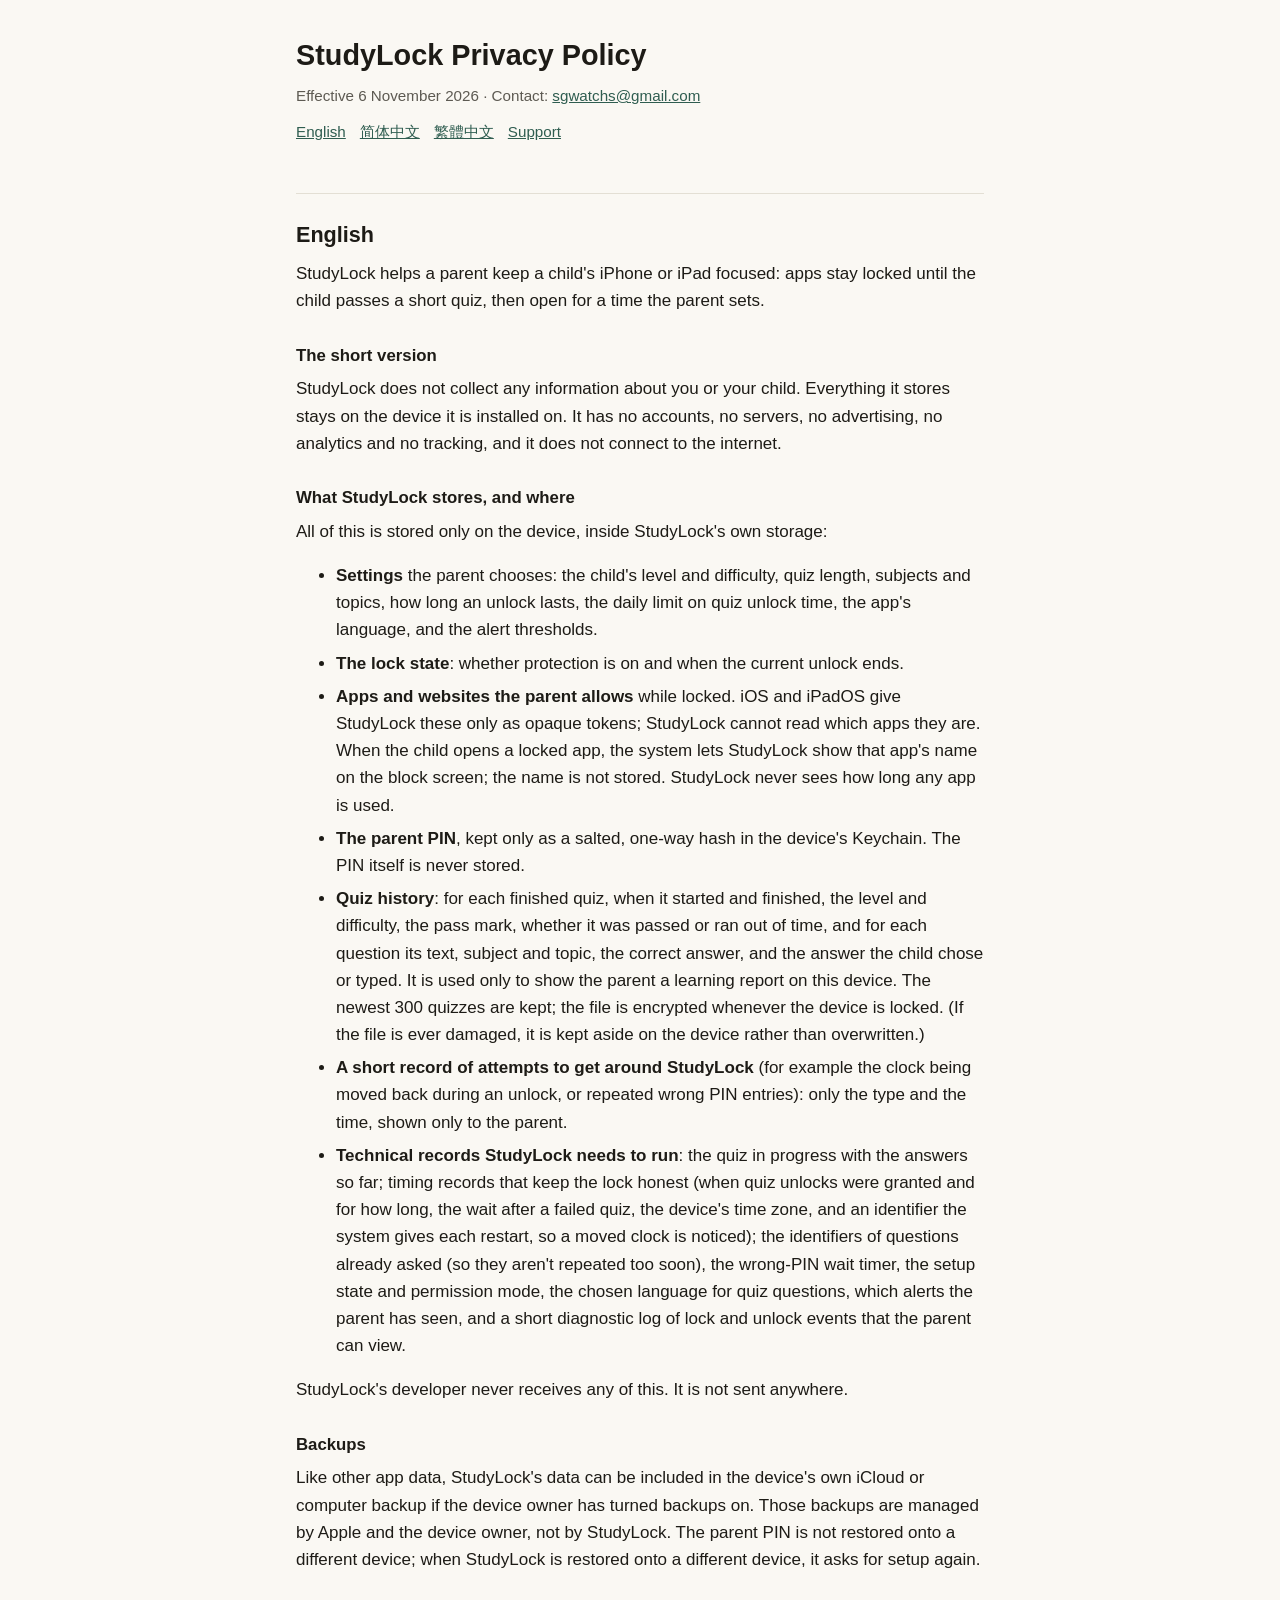
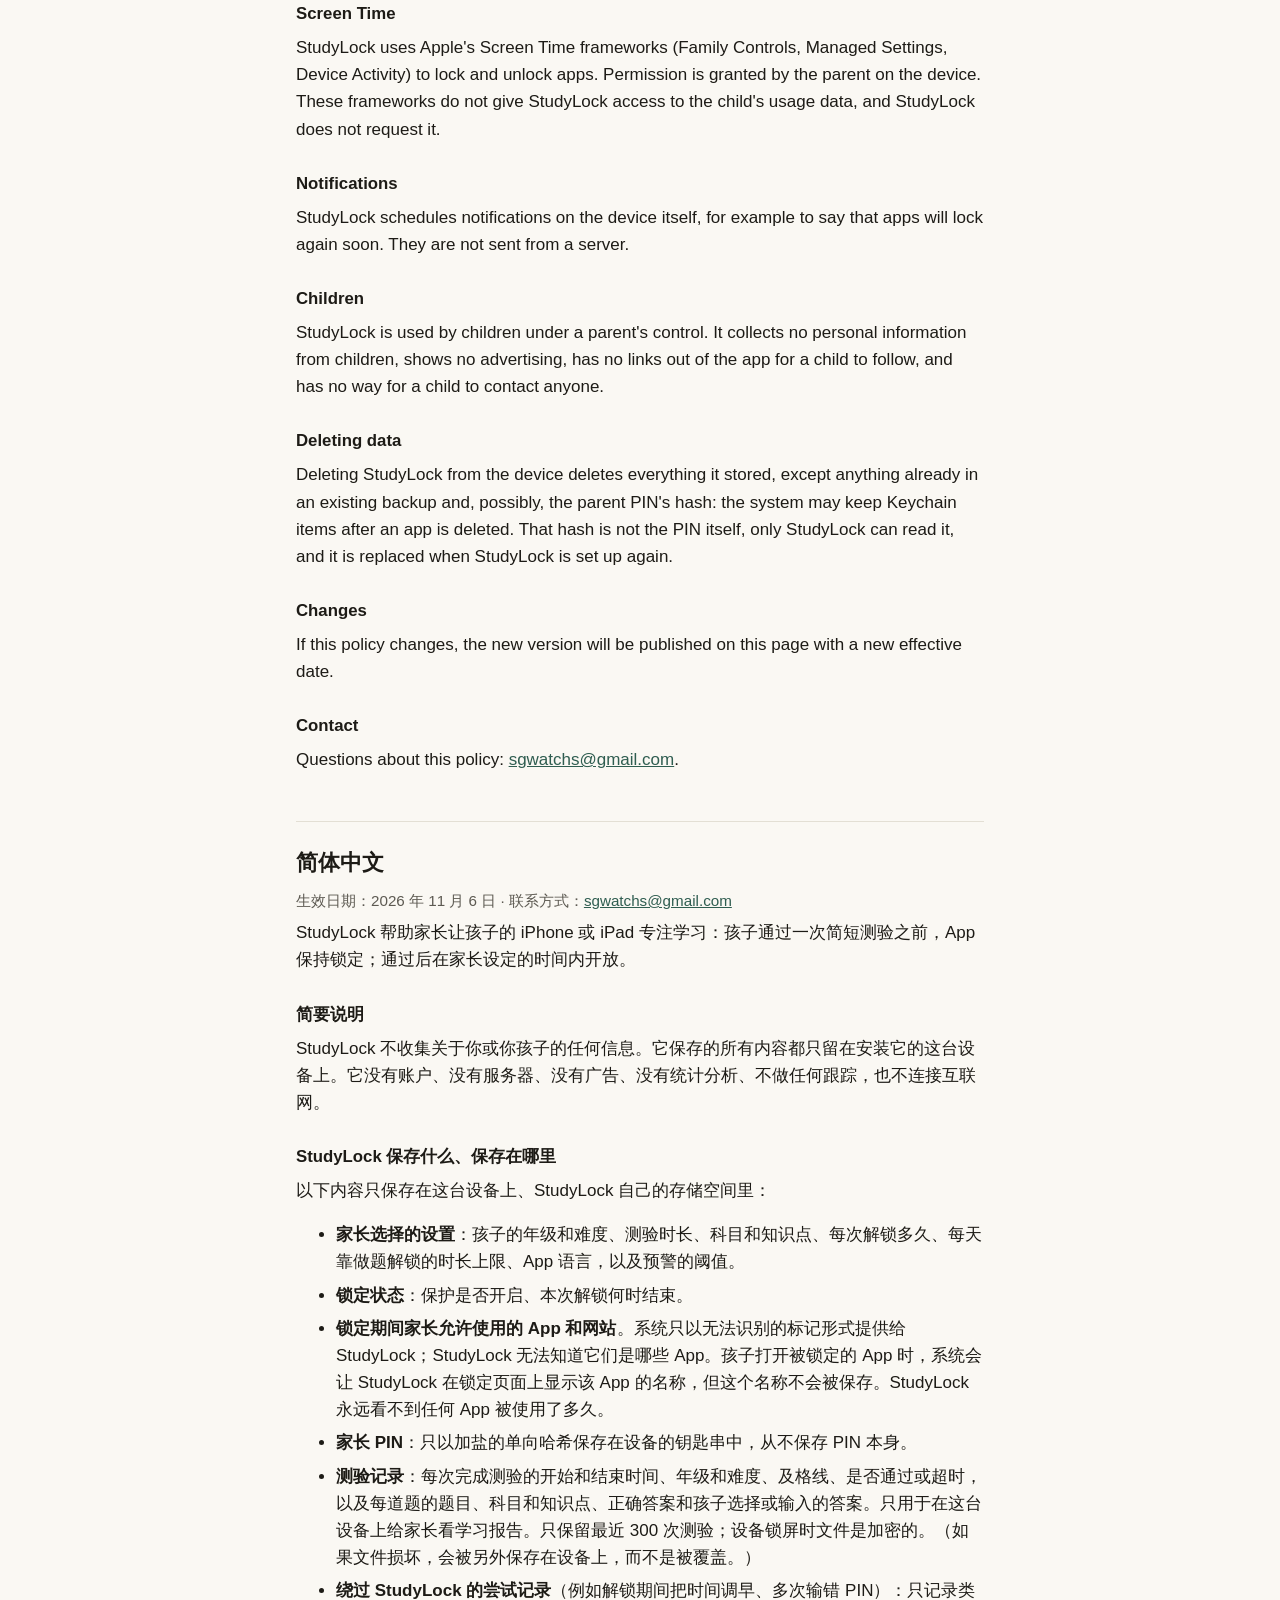
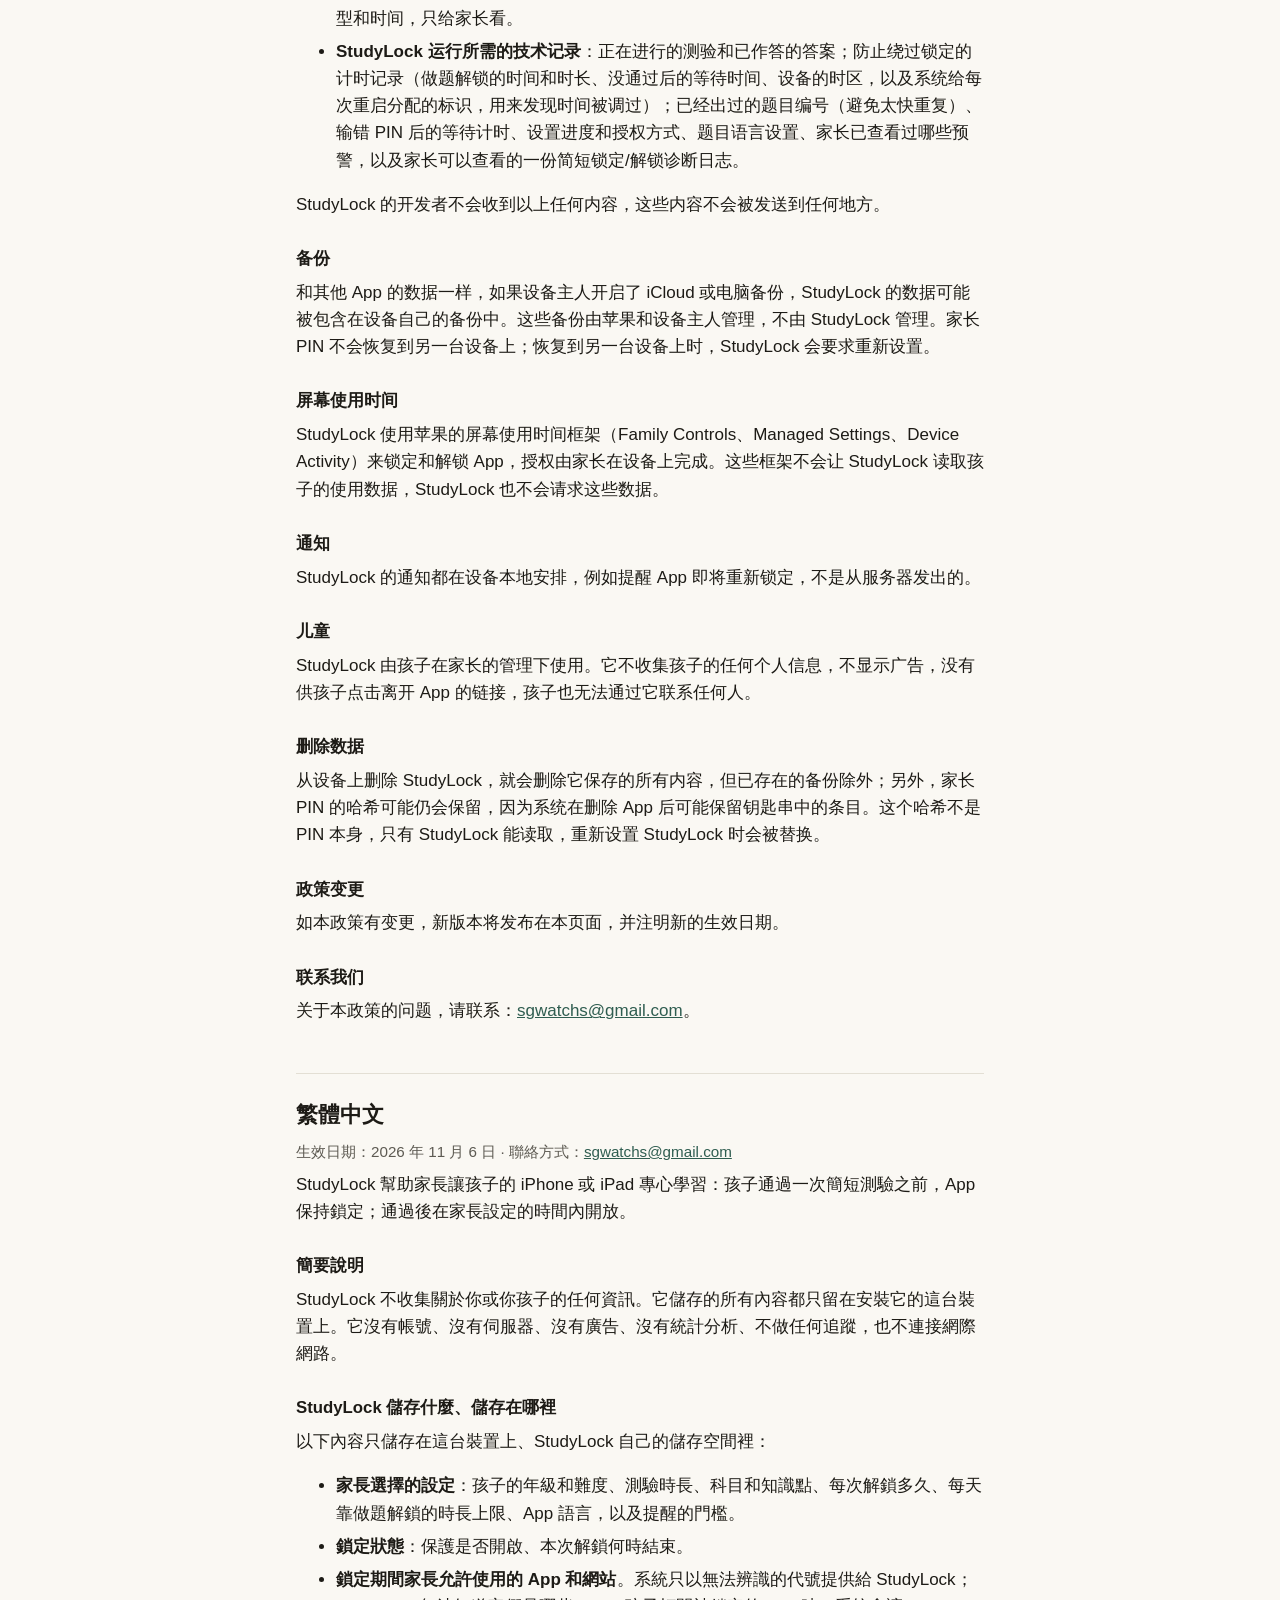
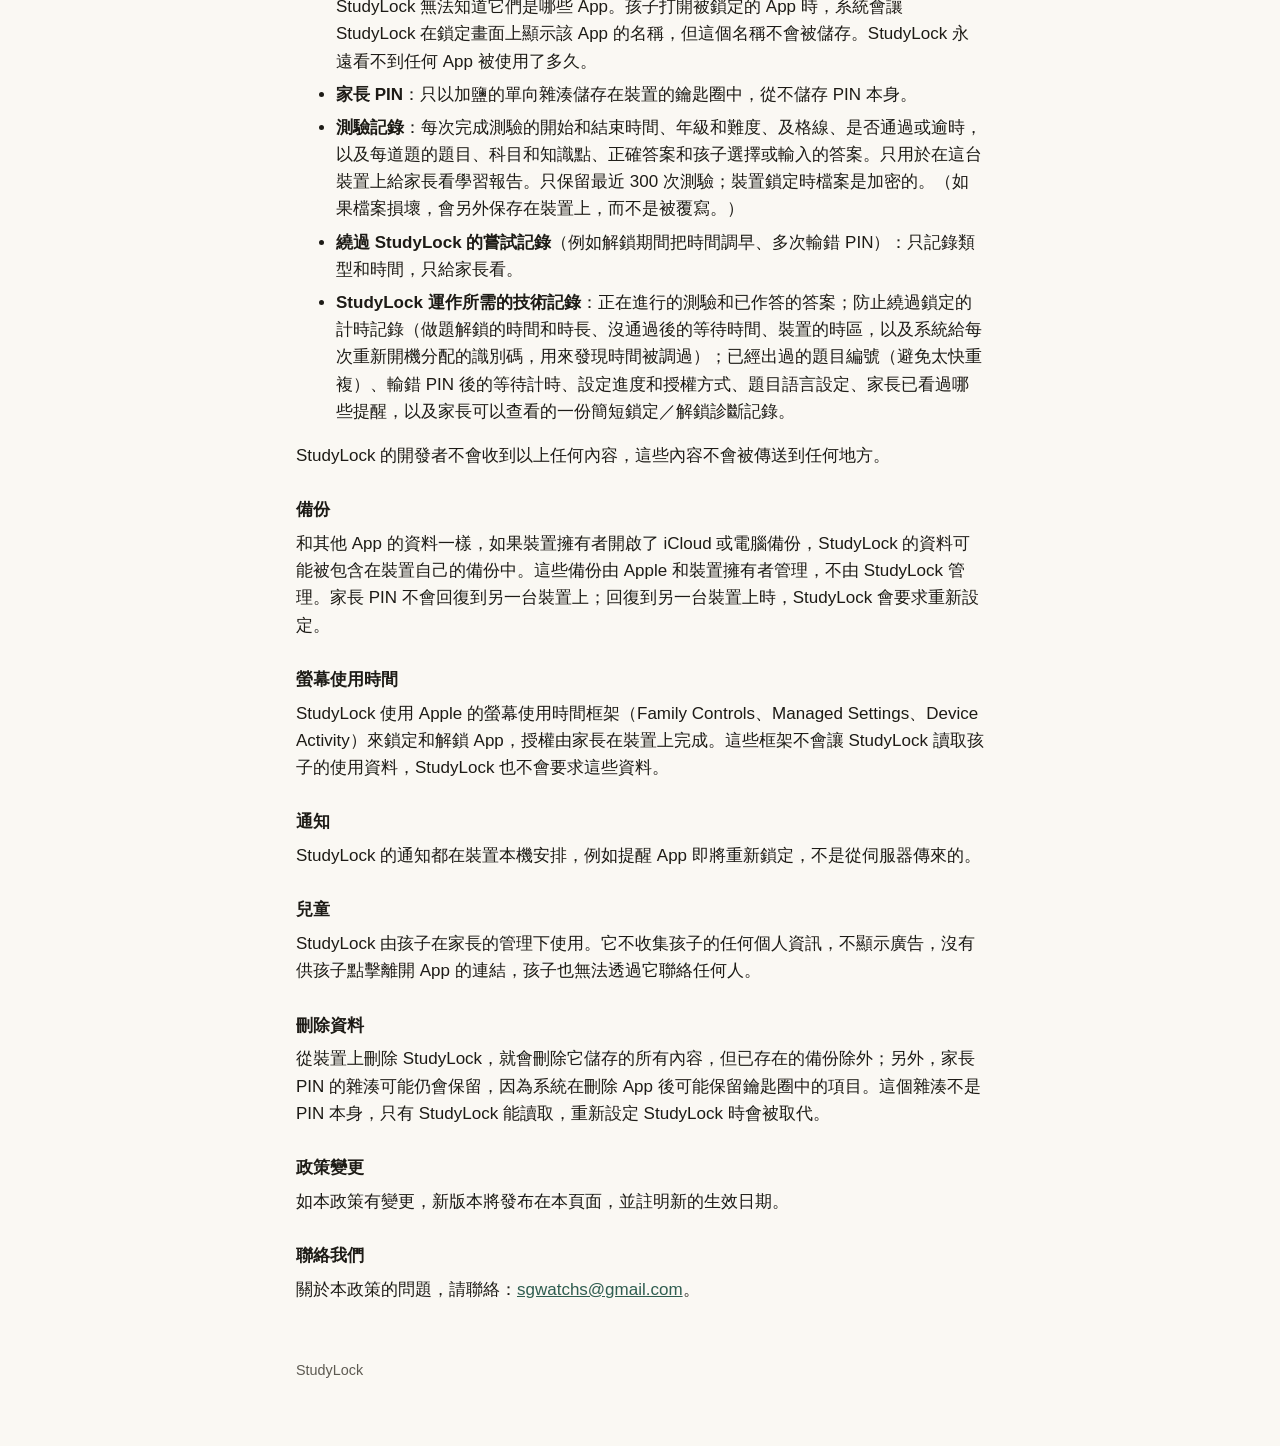
==== privacy.html @ 3a8a421e "StudyLock privacy policy and support pages" ====
<!doctype html>
<html lang="en">
<head>
<meta charset="utf-8">
<meta name="viewport" content="width=device-width, initial-scale=1">
<title>StudyLock Privacy Policy</title>
<link rel="stylesheet" href="style.css">
</head>
<body>
<main>
<h1>StudyLock Privacy Policy</h1>
<p class="meta">Effective 6 November 2026 · Contact: <a href="mailto:sgwatchs@gmail.com">sgwatchs@gmail.com</a></p>
<nav><a href="#en">English</a><a href="#zh-hans" lang="zh-Hans">简体中文</a><a href="#zh-hant" lang="zh-Hant">繁體中文</a><a href="./">Support</a></nav>

<section id="en">
<h2>English</h2>
<p>StudyLock helps a parent keep a child's iPhone or iPad focused: apps stay locked until the child passes a short quiz, then open for a time the parent sets.</p>

<h3>The short version</h3>
<p>StudyLock does not collect any information about you or your child. Everything it stores stays on the device it is installed on. It has no accounts, no servers, no advertising, no analytics and no tracking, and it does not connect to the internet.</p>

<h3>What StudyLock stores, and where</h3>
<p>All of this is stored only on the device, inside StudyLock's own storage:</p>
<ul>
<li><strong>Settings</strong> the parent chooses: the child's level and difficulty, quiz length, subjects and topics, how long an unlock lasts, the daily limit on quiz unlock time, the app's language, and the alert thresholds.</li>
<li><strong>The lock state</strong>: whether protection is on and when the current unlock ends.</li>
<li><strong>Apps and websites the parent allows</strong> while locked. iOS and iPadOS give StudyLock these only as opaque tokens; StudyLock cannot read which apps they are. When the child opens a locked app, the system lets StudyLock show that app's name on the block screen; the name is not stored. StudyLock never sees how long any app is used.</li>
<li><strong>The parent PIN</strong>, kept only as a salted, one-way hash in the device's Keychain. The PIN itself is never stored.</li>
<li><strong>Quiz history</strong>: for each finished quiz, when it started and finished, the level and difficulty, the pass mark, whether it was passed or ran out of time, and for each question its text, subject and topic, the correct answer, and the answer the child chose or typed. It is used only to show the parent a learning report on this device. The newest 300 quizzes are kept; the file is encrypted whenever the device is locked. (If the file is ever damaged, it is kept aside on the device rather than overwritten.)</li>
<li><strong>A short record of attempts to get around StudyLock</strong> (for example the clock being moved back during an unlock, or repeated wrong PIN entries): only the type and the time, shown only to the parent.</li>
<li><strong>Technical records StudyLock needs to run</strong>: the quiz in progress with the answers so far; timing records that keep the lock honest (when quiz unlocks were granted and for how long, the wait after a failed quiz, the device's time zone, and an identifier the system gives each restart, so a moved clock is noticed); the identifiers of questions already asked (so they aren't repeated too soon), the wrong-PIN wait timer, the setup state and permission mode, the chosen language for quiz questions, which alerts the parent has seen, and a short diagnostic log of lock and unlock events that the parent can view.</li>
</ul>
<p>StudyLock's developer never receives any of this. It is not sent anywhere.</p>

<h3>Backups</h3>
<p>Like other app data, StudyLock's data can be included in the device's own iCloud or computer backup if the device owner has turned backups on. Those backups are managed by Apple and the device owner, not by StudyLock. The parent PIN is not restored onto a different device; when StudyLock is restored onto a different device, it asks for setup again.</p>

<h3>Screen Time</h3>
<p>StudyLock uses Apple's Screen Time frameworks (Family Controls, Managed Settings, Device Activity) to lock and unlock apps. Permission is granted by the parent on the device. These frameworks do not give StudyLock access to the child's usage data, and StudyLock does not request it.</p>

<h3>Notifications</h3>
<p>StudyLock schedules notifications on the device itself, for example to say that apps will lock again soon. They are not sent from a server.</p>

<h3>Children</h3>
<p>StudyLock is used by children under a parent's control. It collects no personal information from children, shows no advertising, has no links out of the app for a child to follow, and has no way for a child to contact anyone.</p>

<h3>Deleting data</h3>
<p>Deleting StudyLock from the device deletes everything it stored, except anything already in an existing backup and, possibly, the parent PIN's hash: the system may keep Keychain items after an app is deleted. That hash is not the PIN itself, only StudyLock can read it, and it is replaced when StudyLock is set up again.</p>

<h3>Changes</h3>
<p>If this policy changes, the new version will be published on this page with a new effective date.</p>

<h3>Contact</h3>
<p>Questions about this policy: <a href="mailto:sgwatchs@gmail.com">sgwatchs@gmail.com</a>.</p>
</section>

<section id="zh-hans" lang="zh-Hans">
<h2>简体中文</h2>
<p class="meta">生效日期：2026 年 11 月 6 日 · 联系方式：<a href="mailto:sgwatchs@gmail.com">sgwatchs@gmail.com</a></p>
<p>StudyLock 帮助家长让孩子的 iPhone 或 iPad 专注学习：孩子通过一次简短测验之前，App 保持锁定；通过后在家长设定的时间内开放。</p>

<h3>简要说明</h3>
<p>StudyLock 不收集关于你或你孩子的任何信息。它保存的所有内容都只留在安装它的这台设备上。它没有账户、没有服务器、没有广告、没有统计分析、不做任何跟踪，也不连接互联网。</p>

<h3>StudyLock 保存什么、保存在哪里</h3>
<p>以下内容只保存在这台设备上、StudyLock 自己的存储空间里：</p>
<ul>
<li><strong>家长选择的设置</strong>：孩子的年级和难度、测验时长、科目和知识点、每次解锁多久、每天靠做题解锁的时长上限、App 语言，以及预警的阈值。</li>
<li><strong>锁定状态</strong>：保护是否开启、本次解锁何时结束。</li>
<li><strong>锁定期间家长允许使用的 App 和网站</strong>。系统只以无法识别的标记形式提供给 StudyLock；StudyLock 无法知道它们是哪些 App。孩子打开被锁定的 App 时，系统会让 StudyLock 在锁定页面上显示该 App 的名称，但这个名称不会被保存。StudyLock 永远看不到任何 App 被使用了多久。</li>
<li><strong>家长 PIN</strong>：只以加盐的单向哈希保存在设备的钥匙串中，从不保存 PIN 本身。</li>
<li><strong>测验记录</strong>：每次完成测验的开始和结束时间、年级和难度、及格线、是否通过或超时，以及每道题的题目、科目和知识点、正确答案和孩子选择或输入的答案。只用于在这台设备上给家长看学习报告。只保留最近 300 次测验；设备锁屏时文件是加密的。（如果文件损坏，会被另外保存在设备上，而不是被覆盖。）</li>
<li><strong>绕过 StudyLock 的尝试记录</strong>（例如解锁期间把时间调早、多次输错 PIN）：只记录类型和时间，只给家长看。</li>
<li><strong>StudyLock 运行所需的技术记录</strong>：正在进行的测验和已作答的答案；防止绕过锁定的计时记录（做题解锁的时间和时长、没通过后的等待时间、设备的时区，以及系统给每次重启分配的标识，用来发现时间被调过）；已经出过的题目编号（避免太快重复）、输错 PIN 后的等待计时、设置进度和授权方式、题目语言设置、家长已查看过哪些预警，以及家长可以查看的一份简短锁定/解锁诊断日志。</li>
</ul>
<p>StudyLock 的开发者不会收到以上任何内容，这些内容不会被发送到任何地方。</p>

<h3>备份</h3>
<p>和其他 App 的数据一样，如果设备主人开启了 iCloud 或电脑备份，StudyLock 的数据可能被包含在设备自己的备份中。这些备份由苹果和设备主人管理，不由 StudyLock 管理。家长 PIN 不会恢复到另一台设备上；恢复到另一台设备上时，StudyLock 会要求重新设置。</p>

<h3>屏幕使用时间</h3>
<p>StudyLock 使用苹果的屏幕使用时间框架（Family Controls、Managed Settings、Device Activity）来锁定和解锁 App，授权由家长在设备上完成。这些框架不会让 StudyLock 读取孩子的使用数据，StudyLock 也不会请求这些数据。</p>

<h3>通知</h3>
<p>StudyLock 的通知都在设备本地安排，例如提醒 App 即将重新锁定，不是从服务器发出的。</p>

<h3>儿童</h3>
<p>StudyLock 由孩子在家长的管理下使用。它不收集孩子的任何个人信息，不显示广告，没有供孩子点击离开 App 的链接，孩子也无法通过它联系任何人。</p>

<h3>删除数据</h3>
<p>从设备上删除 StudyLock，就会删除它保存的所有内容，但已存在的备份除外；另外，家长 PIN 的哈希可能仍会保留，因为系统在删除 App 后可能保留钥匙串中的条目。这个哈希不是 PIN 本身，只有 StudyLock 能读取，重新设置 StudyLock 时会被替换。</p>

<h3>政策变更</h3>
<p>如本政策有变更，新版本将发布在本页面，并注明新的生效日期。</p>

<h3>联系我们</h3>
<p>关于本政策的问题，请联系：<a href="mailto:sgwatchs@gmail.com">sgwatchs@gmail.com</a>。</p>
</section>

<section id="zh-hant" lang="zh-Hant">
<h2>繁體中文</h2>
<p class="meta">生效日期：2026 年 11 月 6 日 · 聯絡方式：<a href="mailto:sgwatchs@gmail.com">sgwatchs@gmail.com</a></p>
<p>StudyLock 幫助家長讓孩子的 iPhone 或 iPad 專心學習：孩子通過一次簡短測驗之前，App 保持鎖定；通過後在家長設定的時間內開放。</p>

<h3>簡要說明</h3>
<p>StudyLock 不收集關於你或你孩子的任何資訊。它儲存的所有內容都只留在安裝它的這台裝置上。它沒有帳號、沒有伺服器、沒有廣告、沒有統計分析、不做任何追蹤，也不連接網際網路。</p>

<h3>StudyLock 儲存什麼、儲存在哪裡</h3>
<p>以下內容只儲存在這台裝置上、StudyLock 自己的儲存空間裡：</p>
<ul>
<li><strong>家長選擇的設定</strong>：孩子的年級和難度、測驗時長、科目和知識點、每次解鎖多久、每天靠做題解鎖的時長上限、App 語言，以及提醒的門檻。</li>
<li><strong>鎖定狀態</strong>：保護是否開啟、本次解鎖何時結束。</li>
<li><strong>鎖定期間家長允許使用的 App 和網站</strong>。系統只以無法辨識的代號提供給 StudyLock；StudyLock 無法知道它們是哪些 App。孩子打開被鎖定的 App 時，系統會讓 StudyLock 在鎖定畫面上顯示該 App 的名稱，但這個名稱不會被儲存。StudyLock 永遠看不到任何 App 被使用了多久。</li>
<li><strong>家長 PIN</strong>：只以加鹽的單向雜湊儲存在裝置的鑰匙圈中，從不儲存 PIN 本身。</li>
<li><strong>測驗記錄</strong>：每次完成測驗的開始和結束時間、年級和難度、及格線、是否通過或逾時，以及每道題的題目、科目和知識點、正確答案和孩子選擇或輸入的答案。只用於在這台裝置上給家長看學習報告。只保留最近 300 次測驗；裝置鎖定時檔案是加密的。（如果檔案損壞，會另外保存在裝置上，而不是被覆寫。）</li>
<li><strong>繞過 StudyLock 的嘗試記錄</strong>（例如解鎖期間把時間調早、多次輸錯 PIN）：只記錄類型和時間，只給家長看。</li>
<li><strong>StudyLock 運作所需的技術記錄</strong>：正在進行的測驗和已作答的答案；防止繞過鎖定的計時記錄（做題解鎖的時間和時長、沒通過後的等待時間、裝置的時區，以及系統給每次重新開機分配的識別碼，用來發現時間被調過）；已經出過的題目編號（避免太快重複）、輸錯 PIN 後的等待計時、設定進度和授權方式、題目語言設定、家長已看過哪些提醒，以及家長可以查看的一份簡短鎖定／解鎖診斷記錄。</li>
</ul>
<p>StudyLock 的開發者不會收到以上任何內容，這些內容不會被傳送到任何地方。</p>

<h3>備份</h3>
<p>和其他 App 的資料一樣，如果裝置擁有者開啟了 iCloud 或電腦備份，StudyLock 的資料可能被包含在裝置自己的備份中。這些備份由 Apple 和裝置擁有者管理，不由 StudyLock 管理。家長 PIN 不會回復到另一台裝置上；回復到另一台裝置上時，StudyLock 會要求重新設定。</p>

<h3>螢幕使用時間</h3>
<p>StudyLock 使用 Apple 的螢幕使用時間框架（Family Controls、Managed Settings、Device Activity）來鎖定和解鎖 App，授權由家長在裝置上完成。這些框架不會讓 StudyLock 讀取孩子的使用資料，StudyLock 也不會要求這些資料。</p>

<h3>通知</h3>
<p>StudyLock 的通知都在裝置本機安排，例如提醒 App 即將重新鎖定，不是從伺服器傳來的。</p>

<h3>兒童</h3>
<p>StudyLock 由孩子在家長的管理下使用。它不收集孩子的任何個人資訊，不顯示廣告，沒有供孩子點擊離開 App 的連結，孩子也無法透過它聯絡任何人。</p>

<h3>刪除資料</h3>
<p>從裝置上刪除 StudyLock，就會刪除它儲存的所有內容，但已存在的備份除外；另外，家長 PIN 的雜湊可能仍會保留，因為系統在刪除 App 後可能保留鑰匙圈中的項目。這個雜湊不是 PIN 本身，只有 StudyLock 能讀取，重新設定 StudyLock 時會被取代。</p>

<h3>政策變更</h3>
<p>如本政策有變更，新版本將發布在本頁面，並註明新的生效日期。</p>

<h3>聯絡我們</h3>
<p>關於本政策的問題，請聯絡：<a href="mailto:sgwatchs@gmail.com">sgwatchs@gmail.com</a>。</p>
</section>

<footer>StudyLock</footer>
</main>
</body>
</html>
---- style.css ----
:root { --ink: #1d1b16; --muted: #5d5a52; --paper: #faf8f3; --line: #e3dfd4; --accent: #2f5d50; }
@media (prefers-color-scheme: dark) {
  :root { --ink: #ece9e1; --muted: #a9a59b; --paper: #171612; --line: #34322c; --accent: #8cc4b2; }
}
* { box-sizing: border-box; }
body { margin: 0; background: var(--paper); color: var(--ink);
  font: 17px/1.6 -apple-system, BlinkMacSystemFont, "Segoe UI", "PingFang SC", "PingFang TC", sans-serif; }
main { max-width: 720px; margin: 0 auto; padding: 32px 16px 64px; }
h1 { font-size: 1.8rem; margin: 0 0 4px; }
h2 { font-size: 1.35rem; margin: 48px 0 8px; padding-top: 24px; border-top: 1px solid var(--line); }
h3 { font-size: 1.05rem; margin: 28px 0 4px; }
p, li { margin: 6px 0; }
.meta { color: var(--muted); font-size: 0.95rem; }
nav { margin: 12px 0 0; font-size: 0.95rem; }
nav a { margin-right: 14px; }
a { color: var(--accent); }
footer { margin-top: 56px; color: var(--muted); font-size: 0.9rem; }
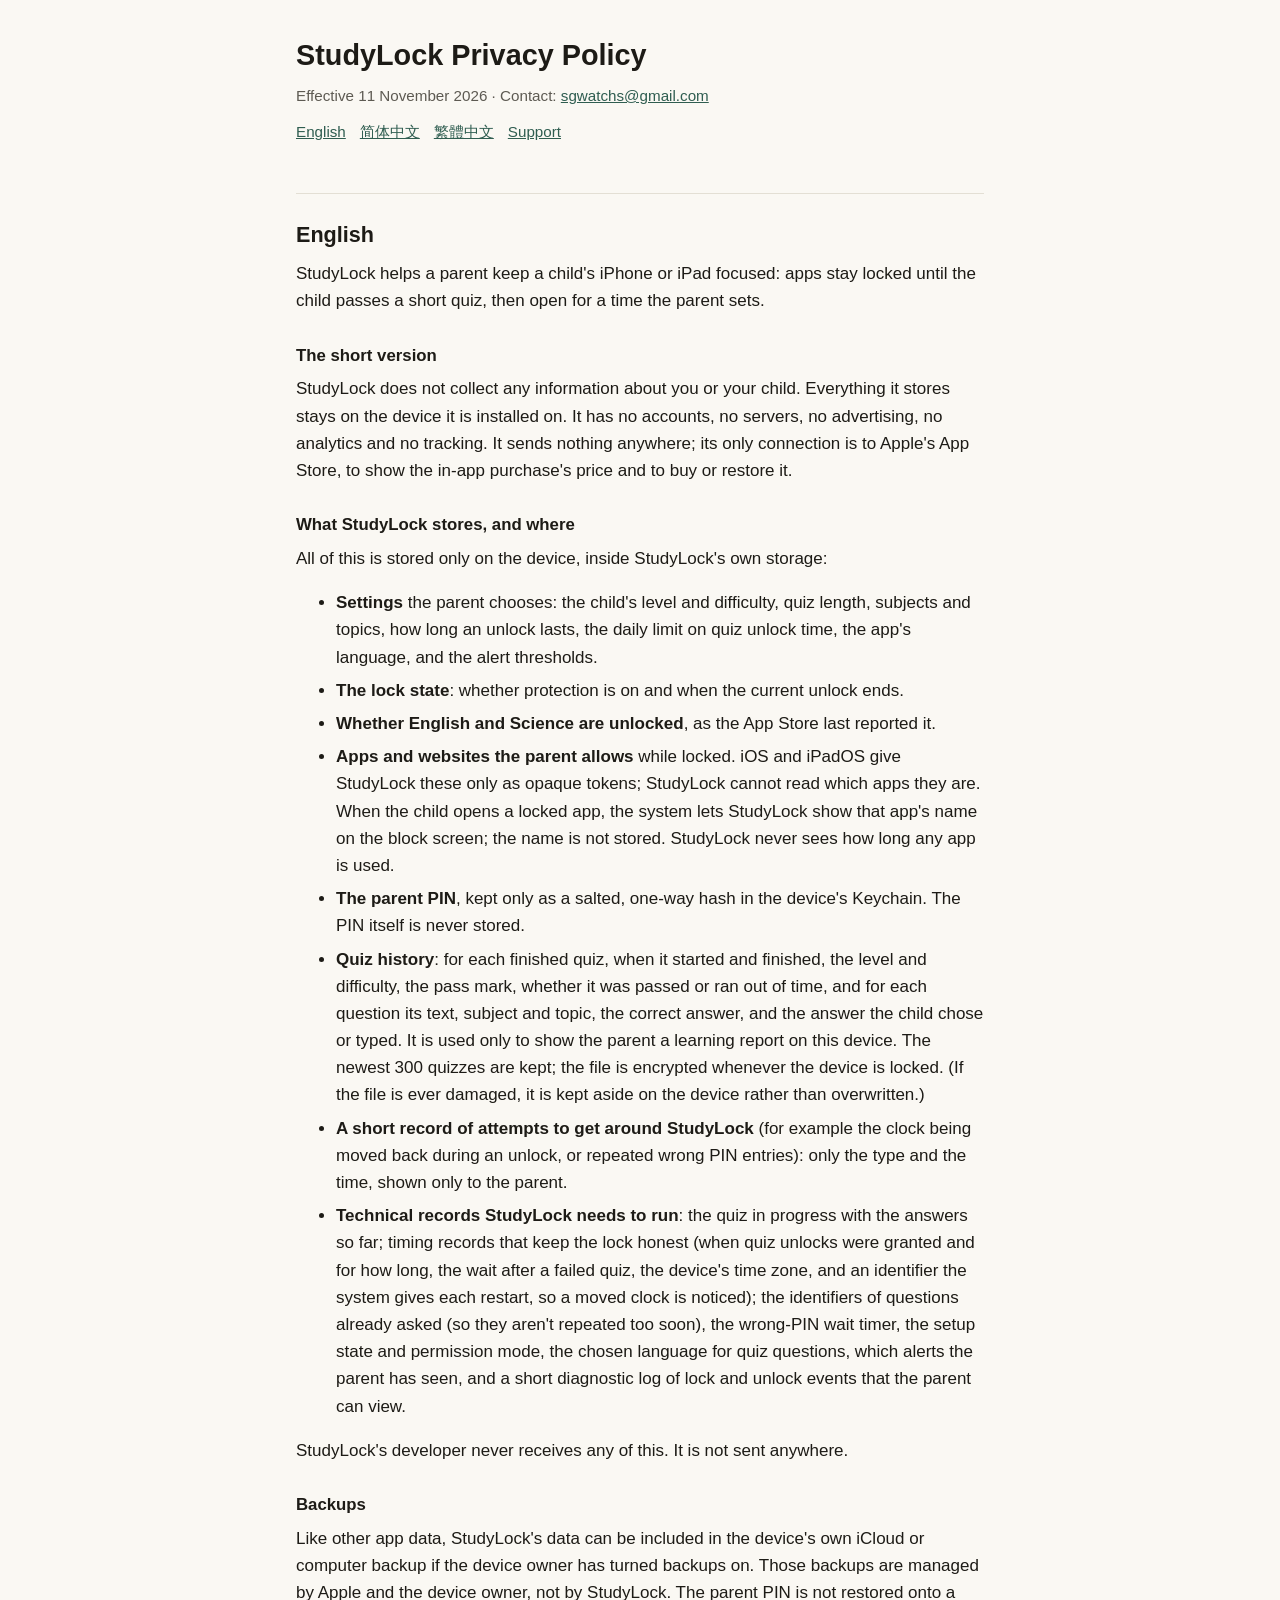
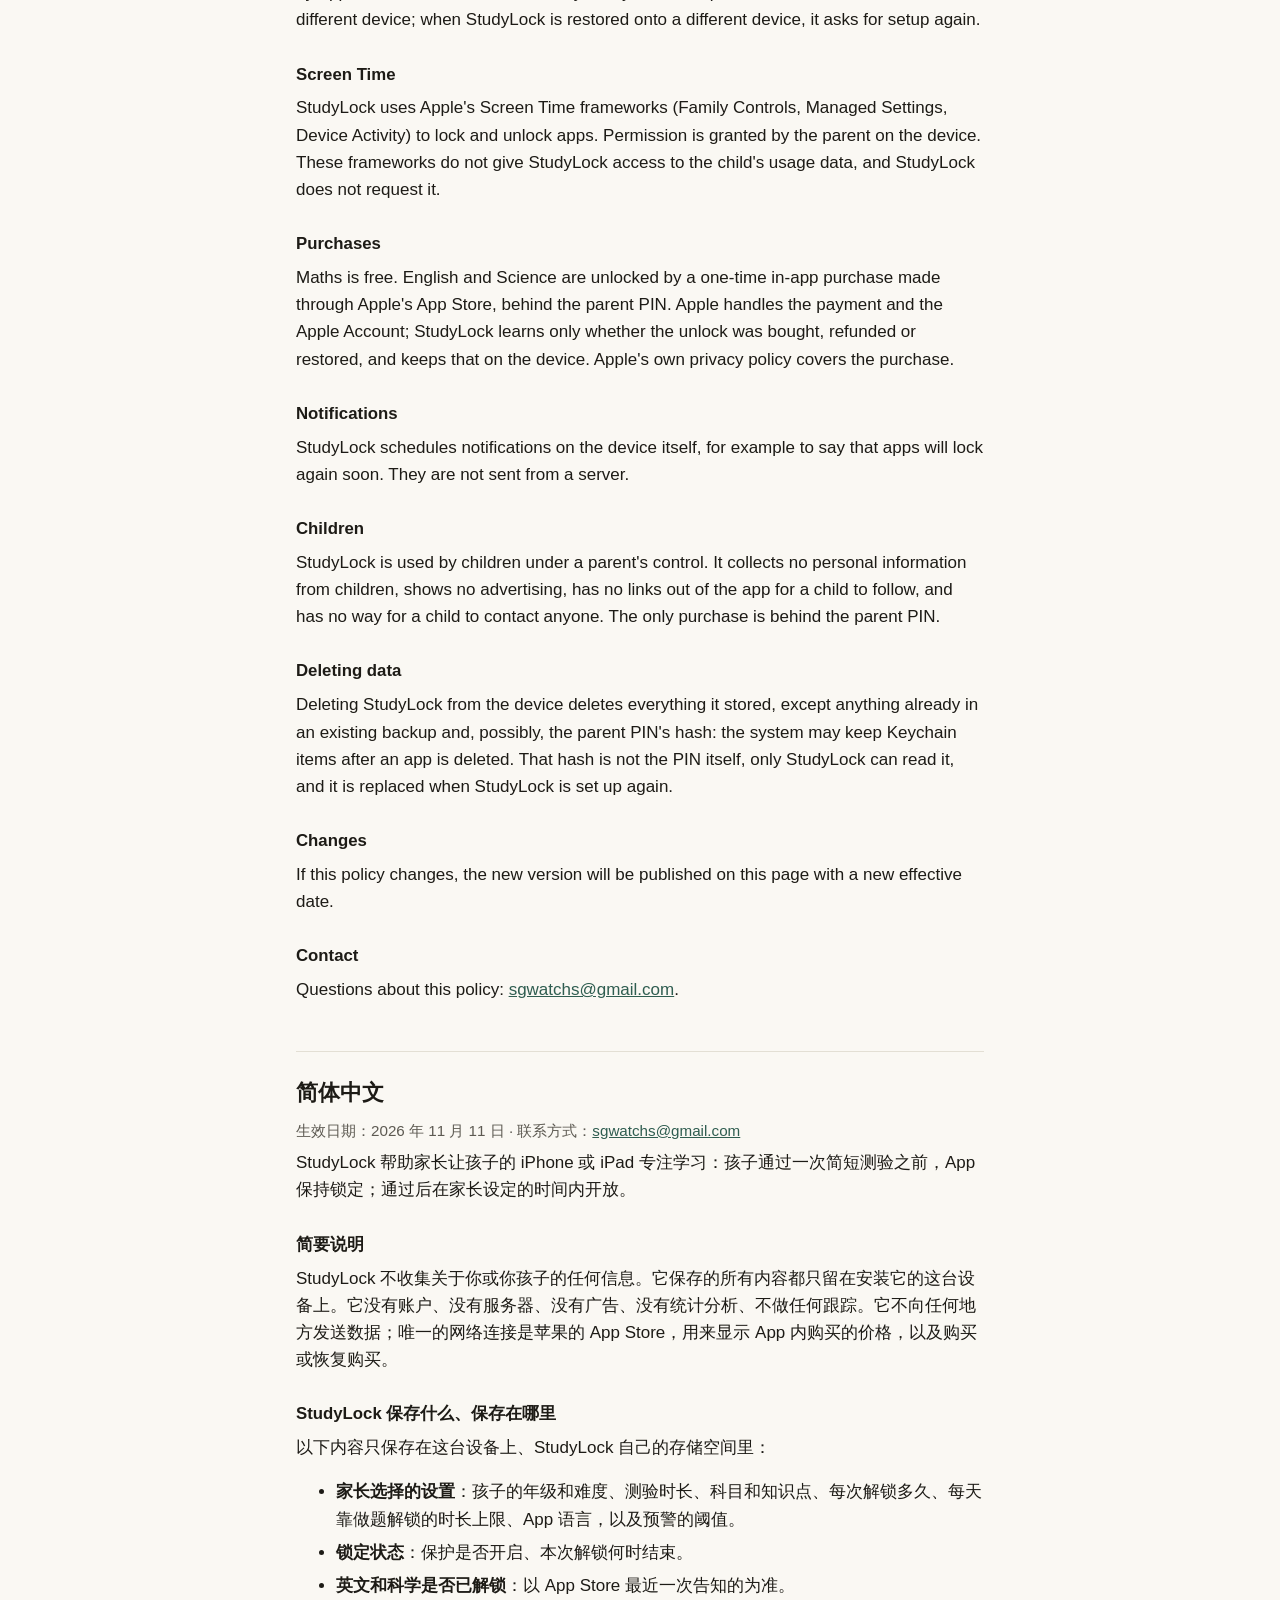
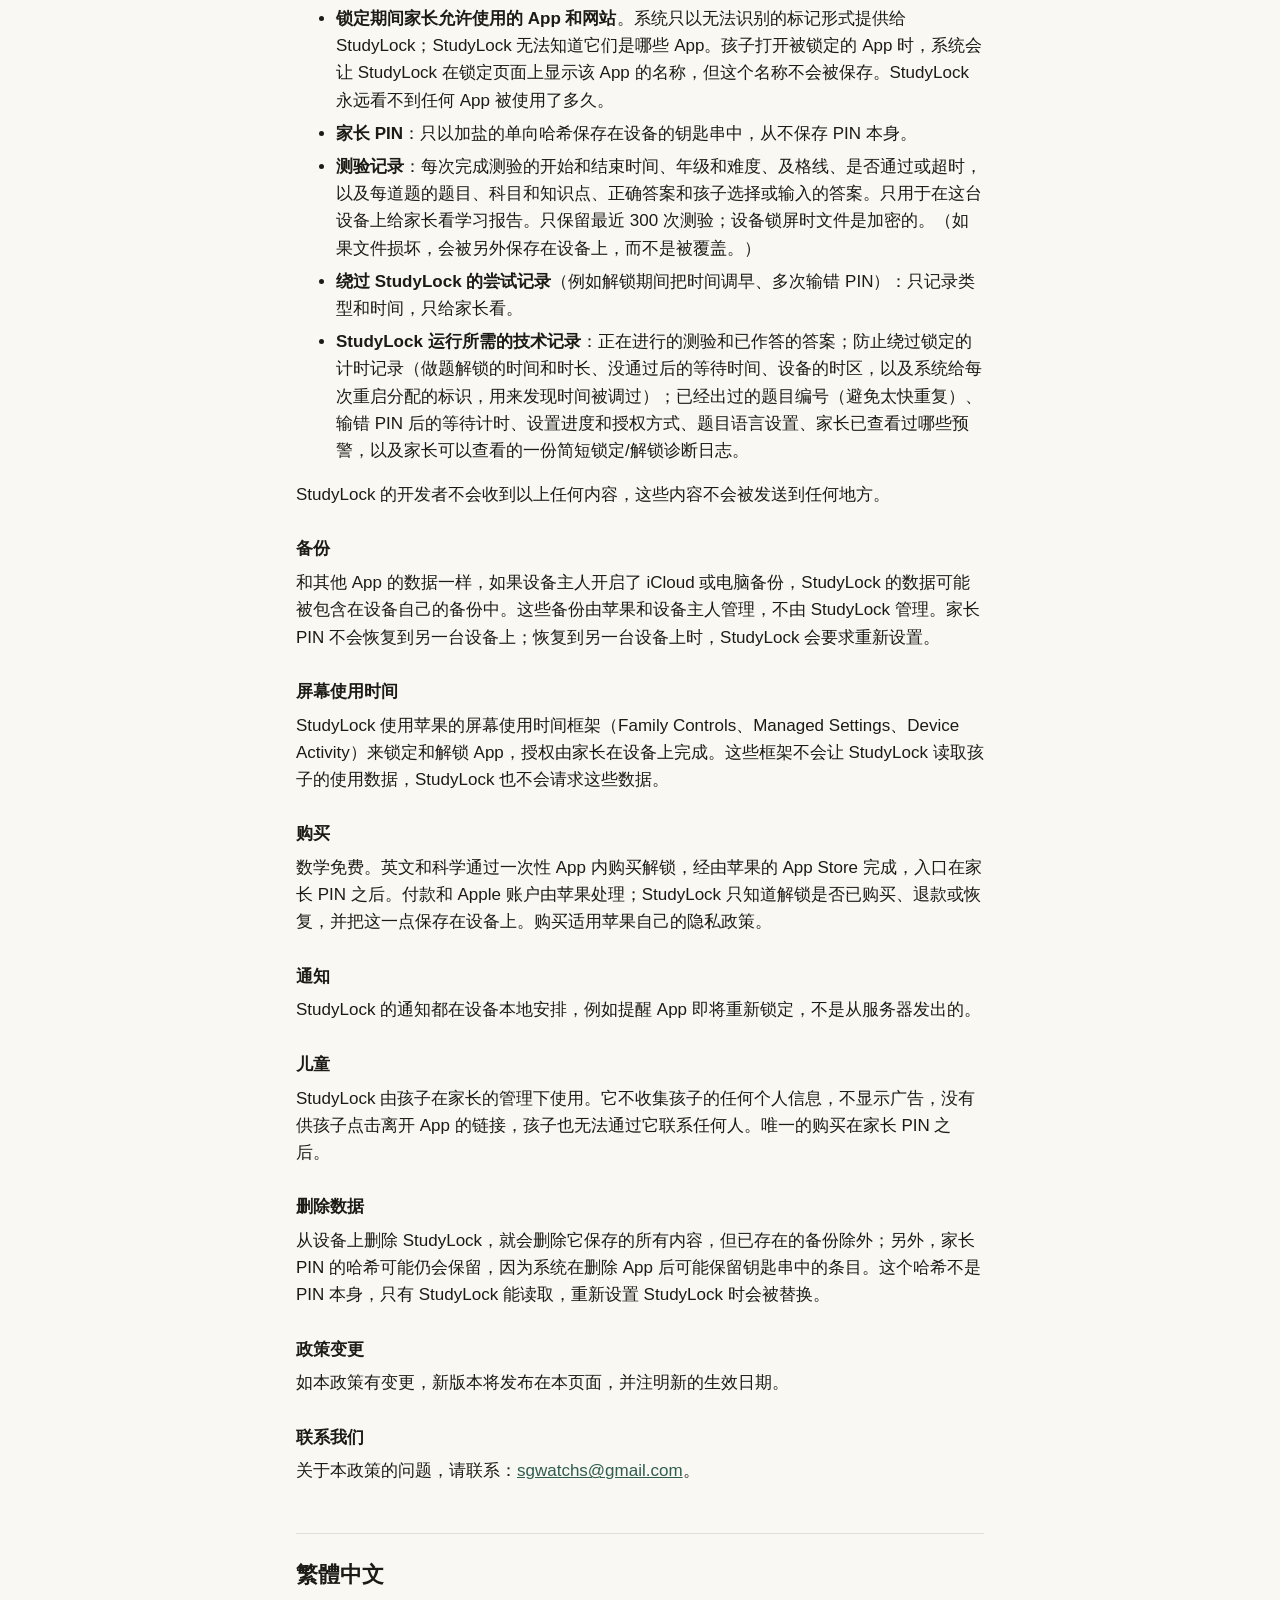
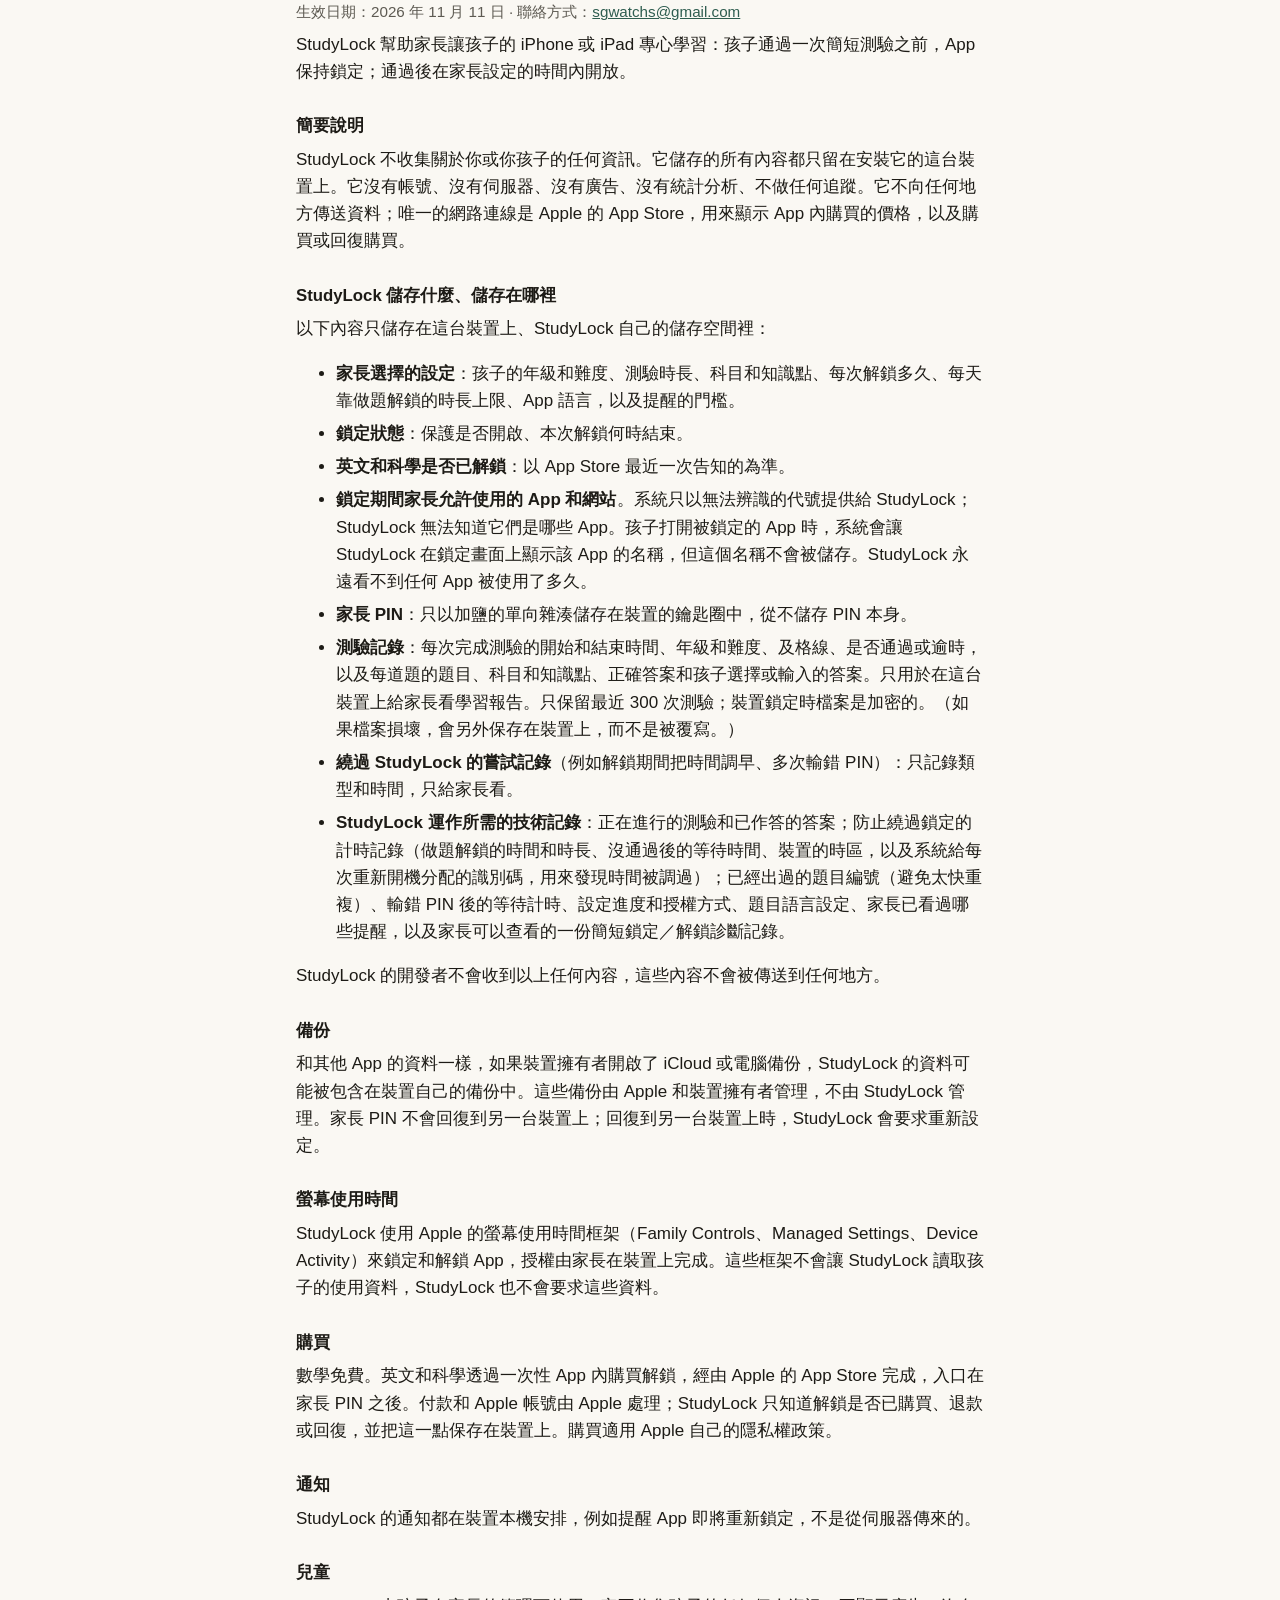
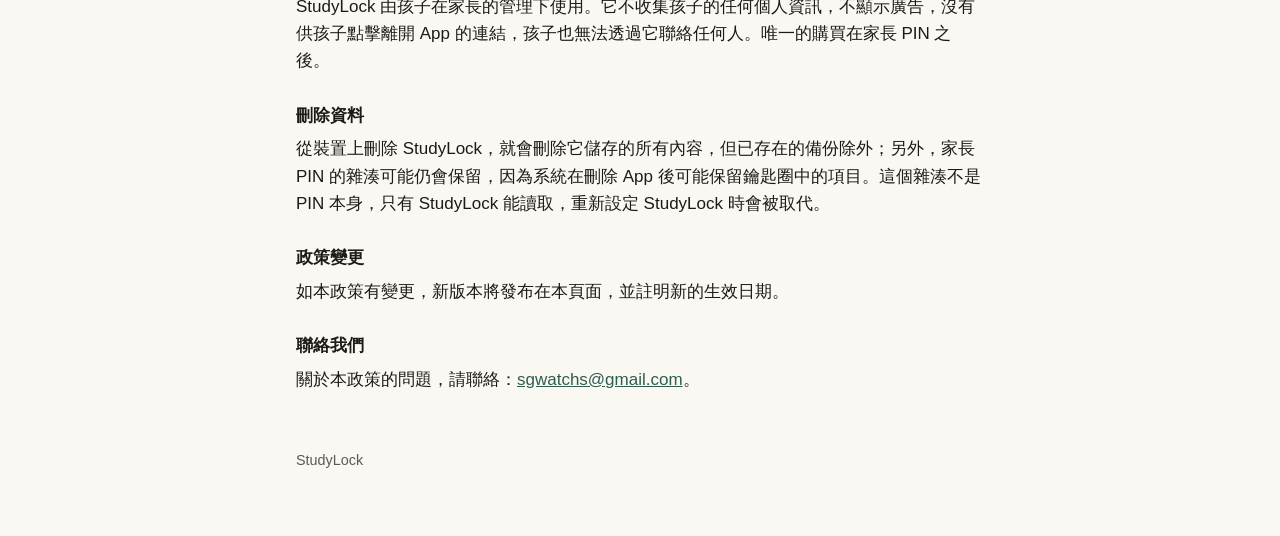
==== commit 4835e118: "Update privacy policy and support page" ====
--- a/privacy.html
+++ b/privacy.html
@@ -9,7 +9,7 @@
 <body>
 <main>
 <h1>StudyLock Privacy Policy</h1>
-<p class="meta">Effective 6 November 2026 · Contact: <a href="mailto:sgwatchs@gmail.com">sgwatchs@gmail.com</a></p>
+<p class="meta">Effective 11 November 2026 · Contact: <a href="mailto:sgwatchs@gmail.com">sgwatchs@gmail.com</a></p>
 <nav><a href="#en">English</a><a href="#zh-hans" lang="zh-Hans">简体中文</a><a href="#zh-hant" lang="zh-Hant">繁體中文</a><a href="./">Support</a></nav>
 
 <section id="en">
@@ -17,13 +17,14 @@
 <p>StudyLock helps a parent keep a child's iPhone or iPad focused: apps stay locked until the child passes a short quiz, then open for a time the parent sets.</p>
 
 <h3>The short version</h3>
-<p>StudyLock does not collect any information about you or your child. Everything it stores stays on the device it is installed on. It has no accounts, no servers, no advertising, no analytics and no tracking, and it does not connect to the internet.</p>
+<p>StudyLock does not collect any information about you or your child. Everything it stores stays on the device it is installed on. It has no accounts, no servers, no advertising, no analytics and no tracking. It sends nothing anywhere; its only connection is to Apple's App Store, to show the in-app purchase's price and to buy or restore it.</p>
 
 <h3>What StudyLock stores, and where</h3>
 <p>All of this is stored only on the device, inside StudyLock's own storage:</p>
 <ul>
 <li><strong>Settings</strong> the parent chooses: the child's level and difficulty, quiz length, subjects and topics, how long an unlock lasts, the daily limit on quiz unlock time, the app's language, and the alert thresholds.</li>
 <li><strong>The lock state</strong>: whether protection is on and when the current unlock ends.</li>
+<li><strong>Whether English and Science are unlocked</strong>, as the App Store last reported it.</li>
 <li><strong>Apps and websites the parent allows</strong> while locked. iOS and iPadOS give StudyLock these only as opaque tokens; StudyLock cannot read which apps they are. When the child opens a locked app, the system lets StudyLock show that app's name on the block screen; the name is not stored. StudyLock never sees how long any app is used.</li>
 <li><strong>The parent PIN</strong>, kept only as a salted, one-way hash in the device's Keychain. The PIN itself is never stored.</li>
 <li><strong>Quiz history</strong>: for each finished quiz, when it started and finished, the level and difficulty, the pass mark, whether it was passed or ran out of time, and for each question its text, subject and topic, the correct answer, and the answer the child chose or typed. It is used only to show the parent a learning report on this device. The newest 300 quizzes are kept; the file is encrypted whenever the device is locked. (If the file is ever damaged, it is kept aside on the device rather than overwritten.)</li>
@@ -38,11 +39,14 @@
 <h3>Screen Time</h3>
 <p>StudyLock uses Apple's Screen Time frameworks (Family Controls, Managed Settings, Device Activity) to lock and unlock apps. Permission is granted by the parent on the device. These frameworks do not give StudyLock access to the child's usage data, and StudyLock does not request it.</p>
 
+<h3>Purchases</h3>
+<p>Maths is free. English and Science are unlocked by a one-time in-app purchase made through Apple's App Store, behind the parent PIN. Apple handles the payment and the Apple Account; StudyLock learns only whether the unlock was bought, refunded or restored, and keeps that on the device. Apple's own privacy policy covers the purchase.</p>
+
 <h3>Notifications</h3>
 <p>StudyLock schedules notifications on the device itself, for example to say that apps will lock again soon. They are not sent from a server.</p>
 
 <h3>Children</h3>
-<p>StudyLock is used by children under a parent's control. It collects no personal information from children, shows no advertising, has no links out of the app for a child to follow, and has no way for a child to contact anyone.</p>
+<p>StudyLock is used by children under a parent's control. It collects no personal information from children, shows no advertising, has no links out of the app for a child to follow, and has no way for a child to contact anyone. The only purchase is behind the parent PIN.</p>
 
 <h3>Deleting data</h3>
 <p>Deleting StudyLock from the device deletes everything it stored, except anything already in an existing backup and, possibly, the parent PIN's hash: the system may keep Keychain items after an app is deleted. That hash is not the PIN itself, only StudyLock can read it, and it is replaced when StudyLock is set up again.</p>
@@ -56,17 +60,18 @@
 
 <section id="zh-hans" lang="zh-Hans">
 <h2>简体中文</h2>
-<p class="meta">生效日期：2026 年 11 月 6 日 · 联系方式：<a href="mailto:sgwatchs@gmail.com">sgwatchs@gmail.com</a></p>
+<p class="meta">生效日期：2026 年 11 月 11 日 · 联系方式：<a href="mailto:sgwatchs@gmail.com">sgwatchs@gmail.com</a></p>
 <p>StudyLock 帮助家长让孩子的 iPhone 或 iPad 专注学习：孩子通过一次简短测验之前，App 保持锁定；通过后在家长设定的时间内开放。</p>
 
 <h3>简要说明</h3>
-<p>StudyLock 不收集关于你或你孩子的任何信息。它保存的所有内容都只留在安装它的这台设备上。它没有账户、没有服务器、没有广告、没有统计分析、不做任何跟踪，也不连接互联网。</p>
+<p>StudyLock 不收集关于你或你孩子的任何信息。它保存的所有内容都只留在安装它的这台设备上。它没有账户、没有服务器、没有广告、没有统计分析、不做任何跟踪。它不向任何地方发送数据；唯一的网络连接是苹果的 App Store，用来显示 App 内购买的价格，以及购买或恢复购买。</p>
 
 <h3>StudyLock 保存什么、保存在哪里</h3>
 <p>以下内容只保存在这台设备上、StudyLock 自己的存储空间里：</p>
 <ul>
 <li><strong>家长选择的设置</strong>：孩子的年级和难度、测验时长、科目和知识点、每次解锁多久、每天靠做题解锁的时长上限、App 语言，以及预警的阈值。</li>
 <li><strong>锁定状态</strong>：保护是否开启、本次解锁何时结束。</li>
+<li><strong>英文和科学是否已解锁</strong>：以 App Store 最近一次告知的为准。</li>
 <li><strong>锁定期间家长允许使用的 App 和网站</strong>。系统只以无法识别的标记形式提供给 StudyLock；StudyLock 无法知道它们是哪些 App。孩子打开被锁定的 App 时，系统会让 StudyLock 在锁定页面上显示该 App 的名称，但这个名称不会被保存。StudyLock 永远看不到任何 App 被使用了多久。</li>
 <li><strong>家长 PIN</strong>：只以加盐的单向哈希保存在设备的钥匙串中，从不保存 PIN 本身。</li>
 <li><strong>测验记录</strong>：每次完成测验的开始和结束时间、年级和难度、及格线、是否通过或超时，以及每道题的题目、科目和知识点、正确答案和孩子选择或输入的答案。只用于在这台设备上给家长看学习报告。只保留最近 300 次测验；设备锁屏时文件是加密的。（如果文件损坏，会被另外保存在设备上，而不是被覆盖。）</li>
@@ -81,11 +86,14 @@
 <h3>屏幕使用时间</h3>
 <p>StudyLock 使用苹果的屏幕使用时间框架（Family Controls、Managed Settings、Device Activity）来锁定和解锁 App，授权由家长在设备上完成。这些框架不会让 StudyLock 读取孩子的使用数据，StudyLock 也不会请求这些数据。</p>
 
+<h3>购买</h3>
+<p>数学免费。英文和科学通过一次性 App 内购买解锁，经由苹果的 App Store 完成，入口在家长 PIN 之后。付款和 Apple 账户由苹果处理；StudyLock 只知道解锁是否已购买、退款或恢复，并把这一点保存在设备上。购买适用苹果自己的隐私政策。</p>
+
 <h3>通知</h3>
 <p>StudyLock 的通知都在设备本地安排，例如提醒 App 即将重新锁定，不是从服务器发出的。</p>
 
 <h3>儿童</h3>
-<p>StudyLock 由孩子在家长的管理下使用。它不收集孩子的任何个人信息，不显示广告，没有供孩子点击离开 App 的链接，孩子也无法通过它联系任何人。</p>
+<p>StudyLock 由孩子在家长的管理下使用。它不收集孩子的任何个人信息，不显示广告，没有供孩子点击离开 App 的链接，孩子也无法通过它联系任何人。唯一的购买在家长 PIN 之后。</p>
 
 <h3>删除数据</h3>
 <p>从设备上删除 StudyLock，就会删除它保存的所有内容，但已存在的备份除外；另外，家长 PIN 的哈希可能仍会保留，因为系统在删除 App 后可能保留钥匙串中的条目。这个哈希不是 PIN 本身，只有 StudyLock 能读取，重新设置 StudyLock 时会被替换。</p>
@@ -99,17 +107,18 @@
 
 <section id="zh-hant" lang="zh-Hant">
 <h2>繁體中文</h2>
-<p class="meta">生效日期：2026 年 11 月 6 日 · 聯絡方式：<a href="mailto:sgwatchs@gmail.com">sgwatchs@gmail.com</a></p>
+<p class="meta">生效日期：2026 年 11 月 11 日 · 聯絡方式：<a href="mailto:sgwatchs@gmail.com">sgwatchs@gmail.com</a></p>
 <p>StudyLock 幫助家長讓孩子的 iPhone 或 iPad 專心學習：孩子通過一次簡短測驗之前，App 保持鎖定；通過後在家長設定的時間內開放。</p>
 
 <h3>簡要說明</h3>
-<p>StudyLock 不收集關於你或你孩子的任何資訊。它儲存的所有內容都只留在安裝它的這台裝置上。它沒有帳號、沒有伺服器、沒有廣告、沒有統計分析、不做任何追蹤，也不連接網際網路。</p>
+<p>StudyLock 不收集關於你或你孩子的任何資訊。它儲存的所有內容都只留在安裝它的這台裝置上。它沒有帳號、沒有伺服器、沒有廣告、沒有統計分析、不做任何追蹤。它不向任何地方傳送資料；唯一的網路連線是 Apple 的 App Store，用來顯示 App 內購買的價格，以及購買或回復購買。</p>
 
 <h3>StudyLock 儲存什麼、儲存在哪裡</h3>
 <p>以下內容只儲存在這台裝置上、StudyLock 自己的儲存空間裡：</p>
 <ul>
 <li><strong>家長選擇的設定</strong>：孩子的年級和難度、測驗時長、科目和知識點、每次解鎖多久、每天靠做題解鎖的時長上限、App 語言，以及提醒的門檻。</li>
 <li><strong>鎖定狀態</strong>：保護是否開啟、本次解鎖何時結束。</li>
+<li><strong>英文和科學是否已解鎖</strong>：以 App Store 最近一次告知的為準。</li>
 <li><strong>鎖定期間家長允許使用的 App 和網站</strong>。系統只以無法辨識的代號提供給 StudyLock；StudyLock 無法知道它們是哪些 App。孩子打開被鎖定的 App 時，系統會讓 StudyLock 在鎖定畫面上顯示該 App 的名稱，但這個名稱不會被儲存。StudyLock 永遠看不到任何 App 被使用了多久。</li>
 <li><strong>家長 PIN</strong>：只以加鹽的單向雜湊儲存在裝置的鑰匙圈中，從不儲存 PIN 本身。</li>
 <li><strong>測驗記錄</strong>：每次完成測驗的開始和結束時間、年級和難度、及格線、是否通過或逾時，以及每道題的題目、科目和知識點、正確答案和孩子選擇或輸入的答案。只用於在這台裝置上給家長看學習報告。只保留最近 300 次測驗；裝置鎖定時檔案是加密的。（如果檔案損壞，會另外保存在裝置上，而不是被覆寫。）</li>
@@ -124,11 +133,14 @@
 <h3>螢幕使用時間</h3>
 <p>StudyLock 使用 Apple 的螢幕使用時間框架（Family Controls、Managed Settings、Device Activity）來鎖定和解鎖 App，授權由家長在裝置上完成。這些框架不會讓 StudyLock 讀取孩子的使用資料，StudyLock 也不會要求這些資料。</p>
 
+<h3>購買</h3>
+<p>數學免費。英文和科學透過一次性 App 內購買解鎖，經由 Apple 的 App Store 完成，入口在家長 PIN 之後。付款和 Apple 帳號由 Apple 處理；StudyLock 只知道解鎖是否已購買、退款或回復，並把這一點保存在裝置上。購買適用 Apple 自己的隱私權政策。</p>
+
 <h3>通知</h3>
 <p>StudyLock 的通知都在裝置本機安排，例如提醒 App 即將重新鎖定，不是從伺服器傳來的。</p>
 
 <h3>兒童</h3>
-<p>StudyLock 由孩子在家長的管理下使用。它不收集孩子的任何個人資訊，不顯示廣告，沒有供孩子點擊離開 App 的連結，孩子也無法透過它聯絡任何人。</p>
+<p>StudyLock 由孩子在家長的管理下使用。它不收集孩子的任何個人資訊，不顯示廣告，沒有供孩子點擊離開 App 的連結，孩子也無法透過它聯絡任何人。唯一的購買在家長 PIN 之後。</p>
 
 <h3>刪除資料</h3>
 <p>從裝置上刪除 StudyLock，就會刪除它儲存的所有內容，但已存在的備份除外；另外，家長 PIN 的雜湊可能仍會保留，因為系統在刪除 App 後可能保留鑰匙圈中的項目。這個雜湊不是 PIN 本身，只有 StudyLock 能讀取，重新設定 StudyLock 時會被取代。</p>
